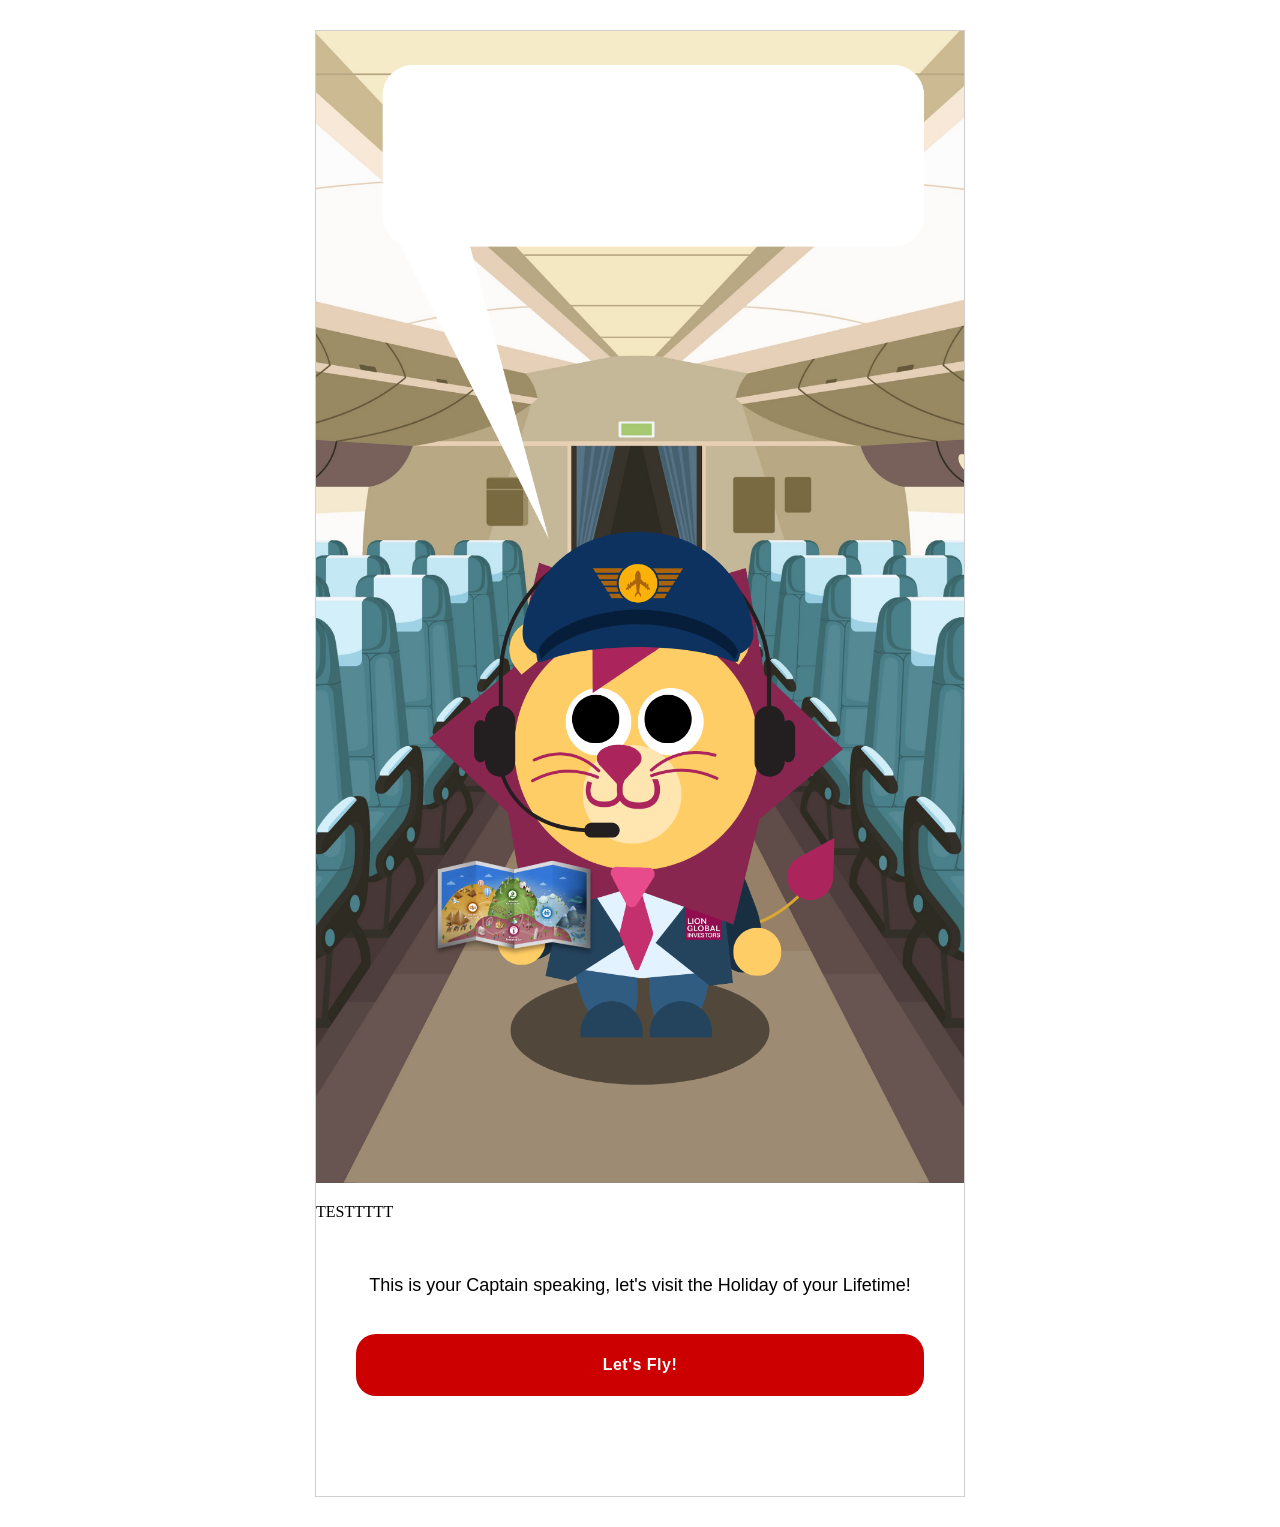
==== index.html @ ab722c5b "changed to lgi code" ====
<!DOCTYPE html>
<html lang="en">

<head>
    <meta charset="UTF-8">
    <meta name="viewport" content="width=device-width, initial-scale=1.0">
    <title>Retirement Quiz</title>

    <!-- Open Graph Title -->
    <meta property="og:title" content="Retirement Quiz">

    <meta property="og:type" content="website">
    
    <!-- Custom CSS -->
    <link rel="stylesheet" href="style.css" />
      
    <!-- Hotjar Tracking Code for Personality Quiz -->
    <!-- <script>
        (function (h, o, t, j, a, r) {
            h.hj = h.hj || function () { (h.hj.q = h.hj.q || []).push(arguments) };
            h._hjSettings = { hjid: 4982398, hjsv: 6 };
            a = o.getElementsByTagName('head')[0];
            r = o.createElement('script'); r.async = 1;
            r.src = t + h._hjSettings.hjid + j + h._hjSettings.hjsv;
            a.appendChild(r);
        })(window, document, 'https://static.hotjar.com/c/hotjar-', '.js?sv=');
    </script>

    <script>
        function targetPageParams() {
            return {
                "at_property": "4432c9f4-0279-2f8c-61d6-df11d7b1b82f"
            };
        }
    </script> -->

</head>

<body>

    <div class="center-wrapper">
        <section class="uk-container uk-container-small">
            <div class="uk-card uk-card-default uk-card-body">
                <img src="pic/start-host.png" alt="Cover" class="uk-width-1-1 cover-img">
                <p class="test">TESTTTTT</p>
                <div class="lets-begin-info">
                    <p class="lets-begin-desc uk-text-center">
                        This is your Captain speaking, let's visit the Holiday of your Lifetime!
                    </p>
                    <div class="uk-text-center">
                        <a href="quiz.html" class="lets-begin-button-link">
                            <button class="uk-button uk-button-primary lets-begin-button">Let's Fly!</button>
                        </a>
                    </div>
                </div>
            </div>
        </section>
    </div>

</body>

</html>
---- style.css ----
.uk-container {
    max-width: 650px;
}

/* @font-face {
    font-family: 'OpenSans-Bold';
    src: url("public/fonts/OpenSans-Bold.ttf") format("ttf"), url("public/fonts/OpenSans-Bold.otf") format("otf"), url("public/fonts/OpenSans-Bold.eot") format("eot"), url("public/fonts/OpenSans-Bold.svg") format("svg"), url("public/fonts/OpenSans-Bold.woff") format("woff"), url("public/fonts/OpenSans-Bold.woff2") format("woff2");
}

@font-face {
    font-family: 'OpenSans-SemiBold';
    src: url("public/fonts/OpenSans-SemiBold.ttf") format("ttf"), url("public/fonts/OpenSans-SemiBold.otf") format("otf"), url("public/fonts/OpenSans-SemiBold.eot") format("eot"), url("public/fonts/OpenSans-SemiBold.svg") format("svg"), url("public/fonts/OpenSans-SemiBold.woff") format("woff"), url("public/fonts/OpenSans-SemiBold.woff2") format("woff2")
}

@font-face {
    font-family: 'OpenSans-Medium';
    src: url("public/fonts/OpenSans-Medium.ttf") format("ttf"), url("public/fonts/OpenSans-Medium.otf") format("otf"), url("public/fonts/OpenSans-Medium.eot") format("eot"), url("public/fonts/OpenSans-Medium.svg") format("svg"), url("public/fonts/OpenSans-Medium.woff") format("woff"), url("public/fonts/OpenSans-Medium.woff2") format("woff2")
}

@font-face {
    font-family: 'OpenSans-Regular';
    src: url("public/fonts/OpenSans-Regular.ttf") format("ttf"), url("public/fonts/OpenSans-Regular.otf") format("otf"), url("public/fonts/OpenSans-Regular.eot") format("eot"), url("public/fonts/OpenSans-Regular.svg") format("svg"), url("public/fonts/OpenSans-Regular.woff") format("woff"), url("public/fonts/OpenSans-Regular.woff2") format("woff2");
} */

/*********************/
/** Index Page CSS **/
/*********************/
.center-wrapper {
    display: flex;
    justify-content: center;
    align-items: flex-start;
    margin-top: 30px;
    margin-bottom: 30px;
}

/* hold image and text */
.uk-card {
    border: 1px solid #47464742;
    display: inline-block;
    max-width: 100%;
    padding: 0px;
}

.cover-img {
    width: 100%;
    /* aspect-ratio: 65/45; */
    object-fit: cover;
    object-position: center center;
}

.lets-begin-info {
    padding-left: 15px;
    padding-right: 15px;
    margin-bottom: 100px;
    z-index: 1;
}

.lets-begin-desc {
    font-family: 'OpenSans-Regular', sans-serif;
    font-size: 18px;
    font-weight: 400;
    line-height: 27px;
    text-align: center;
    color: #000000;
    margin: 0 auto;
    display: block;
    padding: 35px 0px;
    /* position: absolute; */
}

@media (max-width: 595px) {
    .lets-begin-desc {
        font-size: 16px;
        line-height: 24px;
        padding: 20px 0px;
    }
}

.lets-begin-button-link,
.lets-begin-button-link:hover {
    text-decoration: none;
}

.lets-begin-button {
    width: 92%;

    border-radius: 20px;
    background-color: #CC0000;
    color: #FFFFFF;
    border: none;

    display: flex;
    margin: 0 auto;
    justify-content: center;
    align-items: center;
    margin-bottom: 70px;
    cursor: pointer;
    transition: all 0.3s ease;

    font-family: 'OpenSans-SemiBold', sans-serif;
    font-size: 16px;
    font-weight: 600;
    line-height: 21.79px;
    letter-spacing: 0.5px;
    text-align: center;
    text-transform: none;
    padding: 20px;
}

.lets-begin-button:hover {
    background-color: #b30000;
    transform: scale(1.05);
}

/****************************/
/** End of Index Page CSS **/
/****************************/


/****************************/
/** WYS Quiz QN Page CSS ***/
/****************************/
.quiz-container {
    /* display: flex;
    justify-content: center;
    align-items: center;
    margin: 0 auto; */

    display: flex;
    justify-content: center;
    align-items: flex-start;
    margin-top: 30px;
    margin-bottom: 30px;
}

.quiz-card {
    display: flex;
    flex-direction: column;
    gap: 10px;
    margin-top: 0;
    align-items: center;
    margin-bottom: 50px;
    padding: 0 0 50px;

    /* border: 1px solid #47464742;
    display: inline-block;
    max-width: 100%;
    padding: 0px; */
}

.quiz-cover-image {
    margin-bottom: 20px;
    opacity: 1;
    /* background-size: cover;
    background-position: top; */
    width: 100%;
    /* aspect-ratio: 65/45; */
    object-fit: cover;
    object-position: center center;
}

/* .quiz-info {
    padding-left: 15px;
    padding-right: 15px;
} */

.quiz-transition {
    font-family: 'OpenSans-Regular', sans-serif;
    font-size: 16px;
    font-weight: 400;
    line-height: 24px;
    text-align: center;
    color: #000000;
    margin: 0 auto;
    display: block;
    max-width: 610px;
}

.quiz-desc {
    font-family: 'OpenSans-Regular', sans-serif;
    font-size: 16px;
    font-weight: 400;
    line-height: 24px;
    text-align: center;
    color: #000000;
}

.quiz-options {
    display: flex;
    flex-direction: column;
    gap: 10px;
    margin-top: 10px;
}

.quiz-option {
    display: flex;
    align-items: center;
}

.quiz-option input {
    display: none;
}

.quiz-option label {
    display: block;
    width: 100%;
    font-family: 'OpenSans-SemiBold', sans-serif;
    font-size: 16px;
    font-weight: 600;
    line-height: 21.79px;
    letter-spacing: .5px;
    color: #FFFFFF;
    background: #000;
    border-radius: 20px;
    padding: 15px 20px;
    transition: all .3s ease;
    cursor: pointer;
    text-align: center;
}

.quiz-option label:hover {
    background: #c00;
}

.quiz-option input:checked+label {
    background: #c00;
}

.quiz-option input:disabled:not(:checked)+label {
    opacity: .75;
    cursor: default;
}

/***********************************/
/** End of WYS Quiz QN Page CSS ***/
/***********************************/


/*****************************/
/** WYS Quiz Ans Page CSS ***/
/****************************/

.ans-wrapper {
    display: flex;
    justify-content: center;
    align-items: flex-start;
    margin-top: 30px;
    margin-bottom: 50px;
}

.ans-banner-img {
    opacity: 1;
    width: 100%;
    /* aspect-ratio: 65/45; 
    object-fit: cover;
    object-position: center center; */
}

.ans-banner-container {
    position: relative;
    display: inline-block;
}

.ans-banner-container .main-img {
    /* display: block; */
    width: 100%;
    height: auto;
}

.ans-overlay {
    position: absolute;
    top: 7.33%;
    right: 0;
    width: 33.3%;
}

.prodigy-banner-img {
    opacity: 1;
    background-size: cover;
    background-position: bottom;
    width: 100%;
    height: 450px;
}

.capital-img {
    background-image: url('pic/capital.png');
}

.wealth-img {
    background-image: url('pic/wealth.png');
}

.income-img {
    background-image: url('pic/income.png');
}

.legacy-img {
    background-image: url('pic/legacy.png');
}

.quiz-ans-content {
    background-color: #000000;
    padding-left: 15px;
    padding-right: 15px;
}

.quiz-ans-title {
    font-family: 'OpenSans-Bold', sans-serif;
    font-size: 32px;
    font-weight: 700;
    line-height: 48px;
    text-align: center;
    color: #FFFFFF;
    padding-top: 30px;
}

.quiz-ans-desc {
    font-family: 'OpenSans-Regular', sans-serif;
    font-size: 16px;
    font-weight: 400;
    line-height: 24px;
    text-align: center;
    color: #FFFFFF;
}

/* .spark-img-center-wrapper {
    display: flex;
    justify-content: center;
    align-items: center;
    width: 100%;
}

.spark-content-img {
    width: 380px;
    gap: 0px;
    opacity: 0px;
    padding-bottom: 30px;
} */

.uk-container-full-width {
    width: 100%;
    padding: 0;
}

/* .quiz-stats-card {
    background-color: #DBE2E7;
    color: #DE0000;
    text-align: center;
    font-size: 16px;
    width: 100%;
    box-sizing: border-box;
    padding: 29px 20px 29px 20px;
    gap: 10px;
    opacity: 0px;
}

.quiz-stats {
    margin: 0;
    font-family: 'OpenSans-Regular', sans-serif;
    font-size: 16px;
    font-weight: 400;
    line-height: 24px;
    text-align: center;
}

.quiz-stats-percentage {
    font-family: 'OpenSans-Bold', sans-serif;
    font-size: 16px;
    font-weight: 700;
    line-height: 24px;
    text-align: center;
    color: #000000;
}

.most-likely-txt {
    background-color: #000000;
    color: #FFFFFF;
    font-family: 'OpenSans-Regular', sans-serif;
    font-size: 21px;
    font-weight: 400;
    line-height: 31.5px;
    text-align: center;
    padding: 29px 20px 29px 20px;
    gap: 10px;
    opacity: 0px;
} */




/* Base styles for two-column layout */
/* .compatible-container {
    display: flex;
    align-items: stretch;
    border-bottom: 1px solid #000000;
}

.compatible-column {
    flex: 1;
    padding: 20px;
}

.compatible-divider {
    width: 1px;
    background-color: #000000;
} */

/* Styles for the title and box elements */
/* .compatible-title-left,
.compatible-title-right {
    font-family: 'OpenSans-Regular', sans-serif;
    font-size: 21px;
    font-weight: 400;
    line-height: 31.5px;
    text-align: left;
    color: #000000;
}

.compatible-title-left span.compatible-red {
    color: #DE0000;
    font-family: 'OpenSans-Bold', sans-serif;
    font-size: 21px;
    font-weight: 700;
    line-height: 31.5px;
}

.compatible-title-right span.compatible-grey {
    color: #67737C;
    font-family: 'OpenSans-Bold', sans-serif;
    font-size: 21px;
    font-weight: 700;
    line-height: 31.5px;
}

.compatible-box {
    display: flex;
    align-items: center;
    padding: 5px;
    box-shadow: 0 4px 8px rgba(0, 0, 0, 0.1);
    margin-bottom: 20px;
    background-color: #FFFFFF;
    width: 243px;
    height: 70px;
    gap: 0px;
    border-radius: 50px;
    opacity: 0px;
}

.compatible-box:not(:last-child) {
    margin-bottom: 20px;
}

.compatible-box img {
    max-width: 60px;
    margin-right: 20px;
    border-radius: 67px;
}

.compatible-box p.left-txt {
    margin: 0;
    font-family: 'OpenSans-SemiBold', sans-serif;
    font-size: 16px;
    font-weight: 600;
    line-height: 24px;
    text-align: left;
    color: #DE0000;
}

.compatible-box p.right-txt {
    margin: 0;
    font-family: 'OpenSans-SemiBold', sans-serif;
    font-size: 16px;
    font-weight: 600;
    line-height: 24px;
    text-align: left;
    color: #67737C;
} */

/* Media query for single-column layout */
@media (max-width: 595px) {
    .compatible-container {
        flex-direction: column;
        align-items: center;
    }

    .compatible-divider {
        display: none;
    }

    .compatible-title-left,
    .compatible-title-right {
        text-align: center;
    }

    .compatible-column {
        width: 100%;
        text-align: center;
    }

    .compatible-box {
        margin: 0 auto;
        width: 90%;
        max-width: 400px;
    }
}

.great-mind-container {
    background-color: #DBE2E7;
    color: #000000;
    font-family: 'OpenSans-Regular', sans-serif;
    font-size: 21px;
    font-weight: 400;
    line-height: 31.5px;
    text-align: center;
}

.great-mind-title {
    color: #000000;
    font-family: 'OpenSans-Regular', sans-serif;
    font-size: 18px;
    font-weight: 400;
    line-height: 27px;
    text-align: center;
    padding: 29px 20px 0px 20px;
    gap: 10px;
    opacity: 0px;
}

.great-mind-txt-container {
    padding: 20px 120px 40px 120px;
}

.great-mind-card-txt {
    width: 215px;
    height: 67px;
    border-radius: 20px;
    opacity: 0px;
    background-color: #C4CED5;
    font-family: 'OpenSans-Regular', sans-serif;
    font-size: 16px;
    font-weight: 400;
    line-height: 22.4px;
    display: flex;
    justify-content: center;
    align-items: center;
    text-align: center;
    color: #000000;
}

.red-box-container {
    background-color: #DE0000;
    color: #000000;
    font-family: 'OpenSans-Regular', sans-serif;
    font-size: 21px;
    font-weight: 400;
    line-height: 31.5px;
    text-align: center;
    position: relative;
    z-index: 1;
}

/* .red-box-container::before {
    content: "";
    position: absolute;
    top: 90px;
    left: 560px;
    width: 115px;
    height: 115px;
    background-image: url('public/images/Spark.png');
    background-size: cover;
    background-position: center;
    opacity: 0.5;
    z-index: -1;
} */

/* .spark-bg-overlay {
    position: absolute;
    top: 23%;
    right: 0;
    width: 11.5%;
    opacity: 0.4;
    z-index: -1;
} */

.red-box-title {
    color: #000000;
    font-family: 'OpenSans-Regular', sans-serif;
    font-size: 21px;
    font-weight: 400;
    line-height: 31.5px;
    text-align: center;
    padding: 29px 20px 0px 20px;
    gap: 10px;
    opacity: 0px;
}

.red-box-txt-container {
    padding: 20px 40px 20px 40px;
}

@media (min-width: 640px) {
    .red-box-txt-container .uk-grid {
        display: flex;
        flex-wrap: wrap;
        gap: 10px;
    }

    .red-box-txt-container .uk-grid>div {
        flex-basis: calc(33.3333% - 10px);
        box-sizing: border-box;
    }

    .red-box-txt-container .uk-grid>div:nth-child(4),
    .red-box-txt-container .uk-grid>div:nth-child(5) {
        flex-basis: calc(40% - 10px);
    }

    .red-box-txt-container .uk-grid>div:nth-child(4) {
        margin-left: calc(10%);
    }
}

@media (max-width: 639px) {
    .red-box-txt-container .uk-grid {
        display: flex;
        flex-wrap: wrap;
        gap: 10px;
    }

    .red-box-txt-container .uk-grid>div {
        flex-basis: calc(50% - 10px);
    }
}

@media (max-width: 545px) {
    .red-box-txt-container .uk-grid {
        display: flex;
        flex-direction: column;
        /* Stacks items vertically */
        gap: 10px;
    }

    .red-box-txt-container .uk-grid>div {
        flex-basis: 100%;
        /* Full width for single-column layout */
    }
}

.red-box-sec-container {
    padding: 0px 120px;
}

.red-box-card-txt {
    width: 100%;
    border-radius: 20px;
    border: none;
    background-color: #AE0000;
    font-family: 'OpenSans-Regular', sans-serif;
    font-size: 16px;
    font-weight: 400;
    line-height: 24px;
    display: flex;
    justify-content: center;
    align-items: center;
    text-align: center;
    color: #FFFFFF;
    padding: 10px;
}


.red-box-sec-container {
    padding: 0px 120px;
}

.red-box-card-txt {
    width: 100%;
    border-radius: 20px;
    border: none;
    background-color: #AE0000;
    font-family: 'OpenSans-Regular', sans-serif;
    font-size: 16px;
    font-weight: 400;
    line-height: 24px;
    display: flex;
    justify-content: center;
    align-items: center;
    text-align: center;
    color: #FFFFFF;
    padding: 10px;
}

.red-box-sec-container {
    padding: 0px 120px;
}

.red-box-card-txt {
    width: 100%;
    border-radius: 20px;
    border: none;
    background-color: #AE0000;
    font-family: 'OpenSans-Regular', sans-serif;
    font-size: 16px;
    font-weight: 400;
    line-height: 24px;
    display: flex;
    justify-content: center;
    align-items: center;
    text-align: center;
    color: #FFFFFF;
    padding: 10px;
}

.haqdarshak-container {
    padding-top: 30px;
    margin: 0 auto;
    padding-left: 15px;
    padding-right: 15px;
}

.haqdarshak-firstDesc {
    font-family: 'OpenSans-Bold', sans-serif;
    font-size: 16px;
    font-weight: 700;
    line-height: 24px;
    text-align: center;
    color: #000000;
}

.haqdarshak-desc {
    font-family: 'OpenSans-Regular', sans-serif;
    font-size: 16px;
    font-weight: 400;
    line-height: 24px;
    text-align: center;
    color: #000000;
}

.haqdarshak-button-link,
.haqdarshak-button-link:hover {
    text-decoration: none;
}

.haqdarshak-btn {
    width: 610px;
    height: 60px;
    gap: 0px;
    border-radius: 20px;
    opacity: 1;
    background-color: #CC0000;
    color: #FFFFFF;
    border: none;
    display: flex;
    margin: 0 auto;
    justify-content: center;
    align-items: center;
    margin-top: 30px;
    margin-bottom: 35px;
    cursor: pointer;
    transition: all 0.3s ease;
    font-family: 'OpenSans-SemiBold', sans-serif;
    font-size: 16px;
    font-weight: 600;
    line-height: 24px;
    letter-spacing: 0.5px;
    text-align: center;
    text-decoration: none;
}

.haqdarshak-btn:hover {
    background-color: #b30000;
    transform: scale(1.05);
}

.more-stories {
    margin: 0 auto;

}

.more-stories-cont {
    font-family: 'OpenSans-Regular', sans-serif;
    font-size: 16px;
    font-weight: 400;
    line-height: 24px;
    text-align: center;
    color: #000000;
}

.more-stories-link {
    text-decoration: none;
    color: #CC0000;
    transition: color 0.3s ease, text-shadow 0.3s ease;
}

.more-stories-link:hover {
    color: #ff0000;
    text-shadow: 1px 1px 5px rgba(0, 0, 0, 0.3);
}

.hash-tag {
    font-family: 'OpenSans-SemiBold', sans-serif;
    font-size: 16px;
    font-weight: 600;
    line-height: 24px;
    text-align: center;
    color: #000000;
}

.share-results {
    font-family: 'OpenSans-SemiBold', sans-serif;
    font-size: 16px;
    font-weight: 600;
    line-height: 24px;
    text-align: center;
    margin-top: 40px;
    margin-right: 40px;
    margin-left: 40px;
    color: #000000;
}

.social-media-icons {
    display: flex;
    justify-content: center;
    gap: 10px;
    margin: 0 auto;
    width: 70%;
}

.social-media-icons img {
    /* width: 100%; */
    width: 81px !important;
    cursor: pointer;
    transition: opacity 0.3s;
    opacity: 1;
}

.social-media-icons img:hover {
    opacity: 0.7;
}

.brandbadge-img-center-wrapper {
    display: flex;
    justify-content: center;
    align-items: center;
    width: 100%;
}

.brandbadge-content-img {
    max-width: 100%;
    height: auto;
    gap: 0px;
    opacity: 0px;
    padding: 40px 0;
}


/************************************/
/** End of WYS Quiz Ans Page CSS ***/
/***********************************/


/**************************************/
/******* Mobile Responsive CSS *******/
/*************************************/

@media screen and (max-width: 959px) {
    .uk-container {
        width: 100%;
    }

    .cover-img {
        width: 100%;
        /* aspect-ratio: 65/45; */
        object-fit: cover;
        object-position: center center;
    }

    .lets-begin-button {
        width: 100%;
    }

    .quiz-radio-button {
        width: 100%;
    }

    .haqdarshak-btn {
        width: 100%;
    }

    .brandbadge-content-img {
        width: 100%;
        padding: 20px 0;
    }
}

/**************************************/
/*** End of Mobile Responsive CSS ****/
/*************************************/
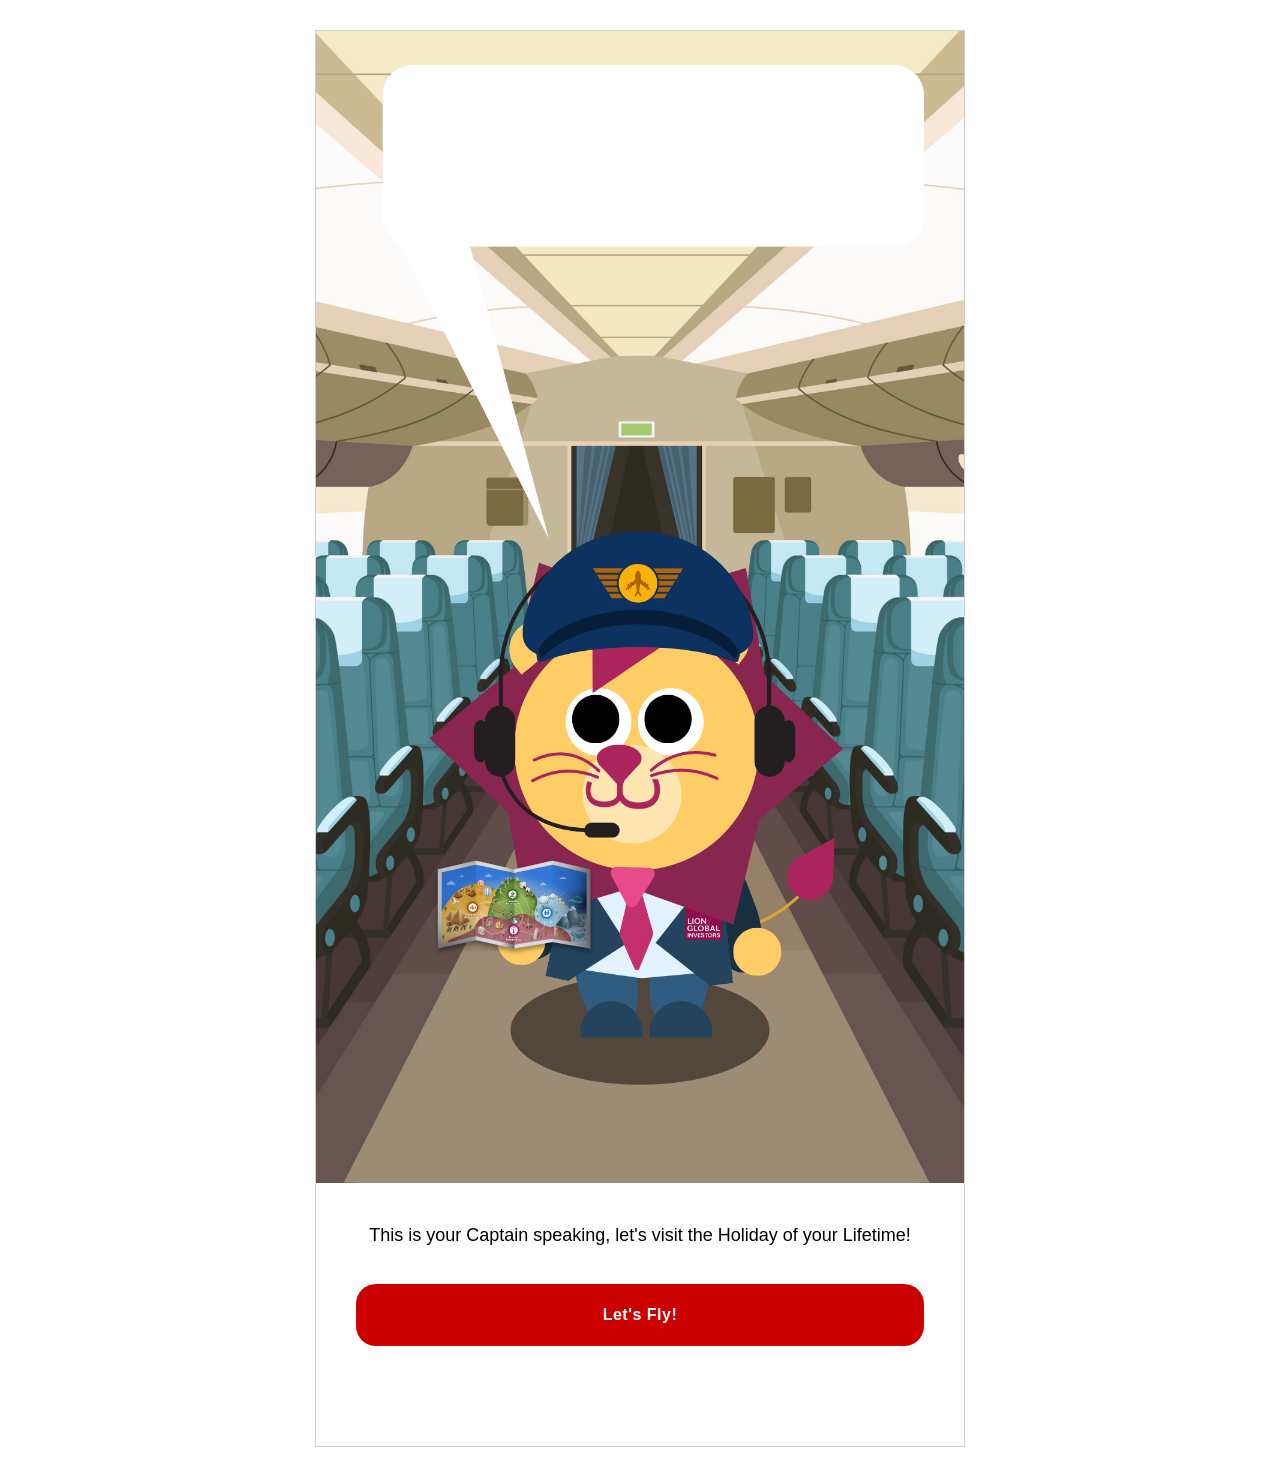
==== commit 4d7dc5ae: "deleted unnecessary htmls" ====
--- a/index.html
+++ b/index.html
@@ -5,34 +5,9 @@
     <meta charset="UTF-8">
     <meta name="viewport" content="width=device-width, initial-scale=1.0">
     <title>Retirement Quiz</title>
-
-    <!-- Open Graph Title -->
-    <meta property="og:title" content="Retirement Quiz">
-
-    <meta property="og:type" content="website">
     
     <!-- Custom CSS -->
     <link rel="stylesheet" href="style.css" />
-      
-    <!-- Hotjar Tracking Code for Personality Quiz -->
-    <!-- <script>
-        (function (h, o, t, j, a, r) {
-            h.hj = h.hj || function () { (h.hj.q = h.hj.q || []).push(arguments) };
-            h._hjSettings = { hjid: 4982398, hjsv: 6 };
-            a = o.getElementsByTagName('head')[0];
-            r = o.createElement('script'); r.async = 1;
-            r.src = t + h._hjSettings.hjid + j + h._hjSettings.hjsv;
-            a.appendChild(r);
-        })(window, document, 'https://static.hotjar.com/c/hotjar-', '.js?sv=');
-    </script>
-
-    <script>
-        function targetPageParams() {
-            return {
-                "at_property": "4432c9f4-0279-2f8c-61d6-df11d7b1b82f"
-            };
-        }
-    </script> -->
 
 </head>
 
@@ -42,7 +17,6 @@
         <section class="uk-container uk-container-small">
             <div class="uk-card uk-card-default uk-card-body">
                 <img src="pic/start-host.png" alt="Cover" class="uk-width-1-1 cover-img">
-                <p class="test">TESTTTTT</p>
                 <div class="lets-begin-info">
                     <p class="lets-begin-desc uk-text-center">
                         This is your Captain speaking, let's visit the Holiday of your Lifetime!
--- a/style.css
+++ b/style.css
@@ -882,16 +882,40 @@
         width: 100%;
     }
 
-    .haqdarshak-btn {
-        width: 100%;
-    }
-
     .brandbadge-content-img {
         width: 100%;
         padding: 20px 0;
     }
 }
 
+@media screen and (max-width: 1080px) {
+    .uk-container {
+        width: 40%;
+        height: 20%;
+    }
+
+    .cover-img {
+        width: 100%;
+        /* aspect-ratio: 65/45; */
+        object-fit: cover;
+        object-position: center center;
+    }
+
+    .lets-begin-button {
+        width: 100%;
+    }
+
+    .quiz-radio-button {
+        width: 100%;
+    }
+
+    .brandbadge-content-img {
+        width: 100%;
+        padding: 20px 0;
+    }
+}
+
+
 /**************************************/
 /*** End of Mobile Responsive CSS ****/
 /*************************************/
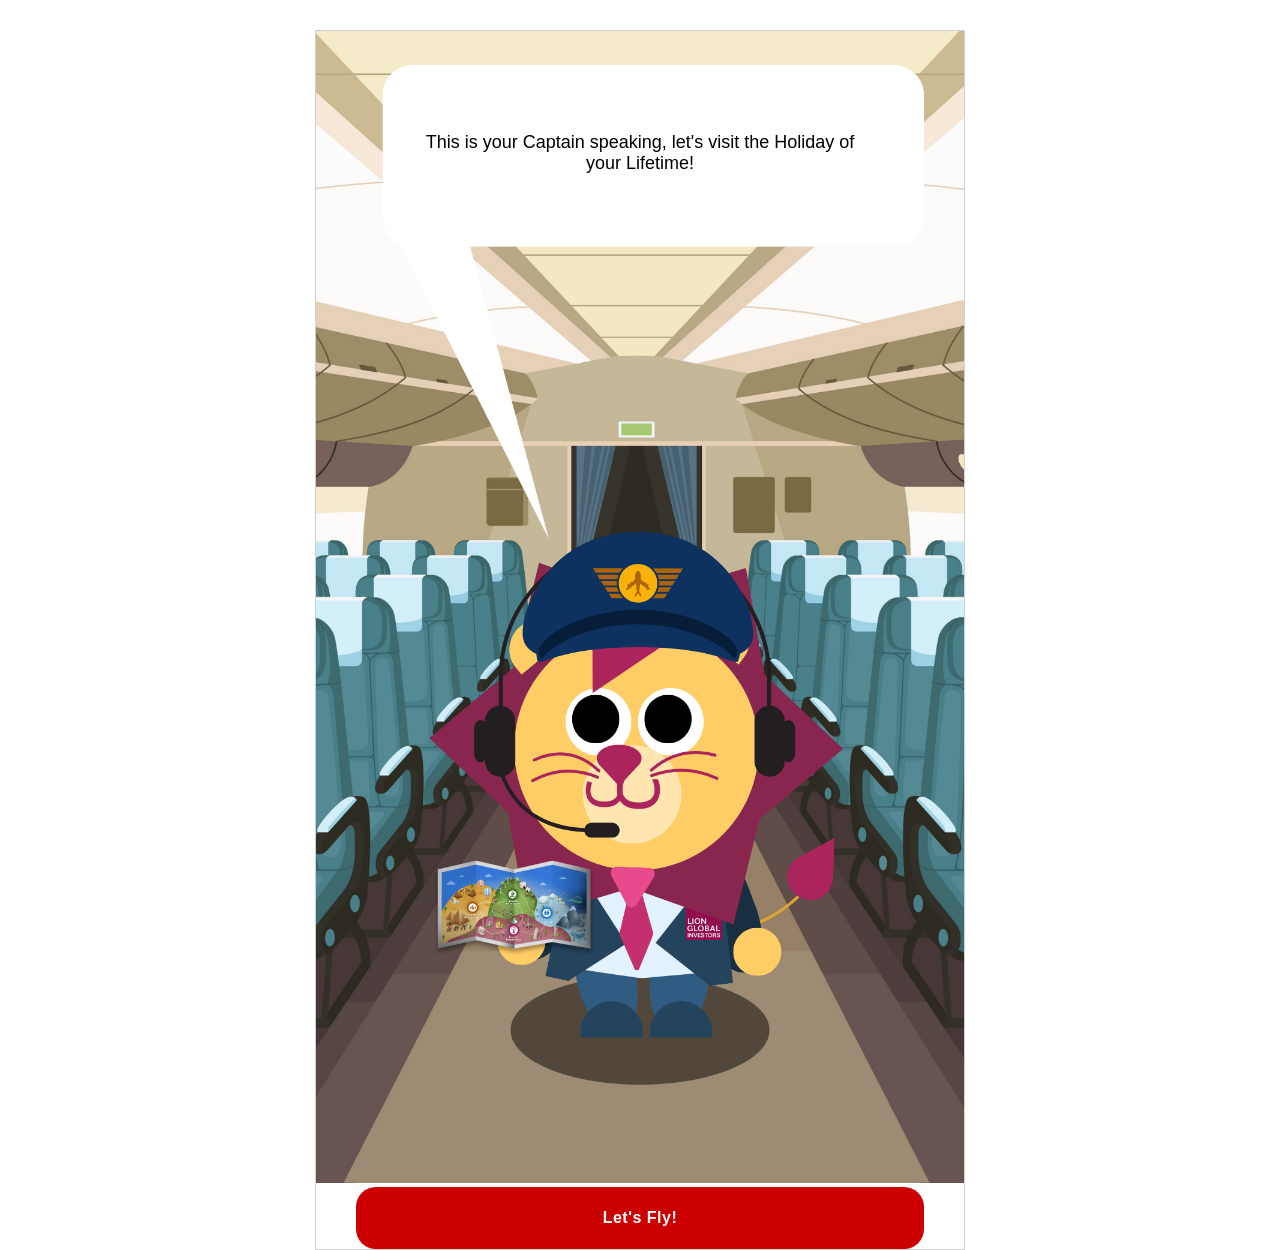
==== commit 90d348e2: "changes for begin button" ====
--- a/index.html
+++ b/index.html
@@ -21,11 +21,9 @@
                     <p class="lets-begin-desc uk-text-center">
                         This is your Captain speaking, let's visit the Holiday of your Lifetime!
                     </p>
-                    <div class="uk-text-center">
                         <a href="quiz.html" class="lets-begin-button-link">
                             <button class="uk-button uk-button-primary lets-begin-button">Let's Fly!</button>
                         </a>
-                    </div>
                 </div>
             </div>
         </section>
--- a/style.css
+++ b/style.css
@@ -31,6 +31,7 @@
     align-items: flex-start;
     margin-top: 30px;
     margin-bottom: 30px;
+    height: 1080px;
 }
 
 /* hold image and text */
@@ -41,6 +42,10 @@
     padding: 0px;
 }
 
+.uk-card-body {
+    position: relative;
+}
+
 .cover-img {
     width: 100%;
     /* aspect-ratio: 65/45; */
@@ -51,21 +56,24 @@
 .lets-begin-info {
     padding-left: 15px;
     padding-right: 15px;
-    margin-bottom: 100px;
-    z-index: 1;
+    /* margin-bottom: 100px; */
 }
 
 .lets-begin-desc {
     font-family: 'OpenSans-Regular', sans-serif;
     font-size: 18px;
     font-weight: 400;
-    line-height: 27px;
-    text-align: center;
     color: #000000;
     margin: 0 auto;
     display: block;
-    padding: 35px 0px;
-    /* position: absolute; */
+    padding: 40px 0px 40px 0px;
+    position: absolute;
+    top: 10%;
+    left: 50%;
+    transform: translate(-50%, -50%);
+    z-index: 2; /* Ensure the div appears above the image */
+    text-align: center;
+    width: 70%; /* Optional: adjust if you need to set a max width */
 }
 
 @media (max-width: 595px) {
@@ -93,7 +101,7 @@
     margin: 0 auto;
     justify-content: center;
     align-items: center;
-    margin-bottom: 70px;
+    /* margin-bottom: 70px; */
     cursor: pointer;
     transition: all 0.3s ease;
 
@@ -105,6 +113,9 @@
     text-align: center;
     text-transform: none;
     padding: 20px;
+
+    z-index: 2;
+    position: relative;
 }
 
 .lets-begin-button:hover {
@@ -341,140 +352,6 @@
     width: 100%;
     padding: 0;
 }
-
-/* .quiz-stats-card {
-    background-color: #DBE2E7;
-    color: #DE0000;
-    text-align: center;
-    font-size: 16px;
-    width: 100%;
-    box-sizing: border-box;
-    padding: 29px 20px 29px 20px;
-    gap: 10px;
-    opacity: 0px;
-}
-
-.quiz-stats {
-    margin: 0;
-    font-family: 'OpenSans-Regular', sans-serif;
-    font-size: 16px;
-    font-weight: 400;
-    line-height: 24px;
-    text-align: center;
-}
-
-.quiz-stats-percentage {
-    font-family: 'OpenSans-Bold', sans-serif;
-    font-size: 16px;
-    font-weight: 700;
-    line-height: 24px;
-    text-align: center;
-    color: #000000;
-}
-
-.most-likely-txt {
-    background-color: #000000;
-    color: #FFFFFF;
-    font-family: 'OpenSans-Regular', sans-serif;
-    font-size: 21px;
-    font-weight: 400;
-    line-height: 31.5px;
-    text-align: center;
-    padding: 29px 20px 29px 20px;
-    gap: 10px;
-    opacity: 0px;
-} */
-
-
-
-
-/* Base styles for two-column layout */
-/* .compatible-container {
-    display: flex;
-    align-items: stretch;
-    border-bottom: 1px solid #000000;
-}
-
-.compatible-column {
-    flex: 1;
-    padding: 20px;
-}
-
-.compatible-divider {
-    width: 1px;
-    background-color: #000000;
-} */
-
-/* Styles for the title and box elements */
-/* .compatible-title-left,
-.compatible-title-right {
-    font-family: 'OpenSans-Regular', sans-serif;
-    font-size: 21px;
-    font-weight: 400;
-    line-height: 31.5px;
-    text-align: left;
-    color: #000000;
-}
-
-.compatible-title-left span.compatible-red {
-    color: #DE0000;
-    font-family: 'OpenSans-Bold', sans-serif;
-    font-size: 21px;
-    font-weight: 700;
-    line-height: 31.5px;
-}
-
-.compatible-title-right span.compatible-grey {
-    color: #67737C;
-    font-family: 'OpenSans-Bold', sans-serif;
-    font-size: 21px;
-    font-weight: 700;
-    line-height: 31.5px;
-}
-
-.compatible-box {
-    display: flex;
-    align-items: center;
-    padding: 5px;
-    box-shadow: 0 4px 8px rgba(0, 0, 0, 0.1);
-    margin-bottom: 20px;
-    background-color: #FFFFFF;
-    width: 243px;
-    height: 70px;
-    gap: 0px;
-    border-radius: 50px;
-    opacity: 0px;
-}
-
-.compatible-box:not(:last-child) {
-    margin-bottom: 20px;
-}
-
-.compatible-box img {
-    max-width: 60px;
-    margin-right: 20px;
-    border-radius: 67px;
-}
-
-.compatible-box p.left-txt {
-    margin: 0;
-    font-family: 'OpenSans-SemiBold', sans-serif;
-    font-size: 16px;
-    font-weight: 600;
-    line-height: 24px;
-    text-align: left;
-    color: #DE0000;
-}
-
-.compatible-box p.right-txt {
-    margin: 0;
-    font-family: 'OpenSans-SemiBold', sans-serif;
-    font-size: 16px;
-    font-weight: 600;
-    line-height: 24px;
-    text-align: left;
-    color: #67737C;
-} */
 
 /* Media query for single-column layout */
 @media (max-width: 595px) {
@@ -891,7 +768,7 @@
 @media screen and (max-width: 1080px) {
     .uk-container {
         width: 40%;
-        height: 20%;
+        height: 1920px;
     }
 
     .cover-img {
